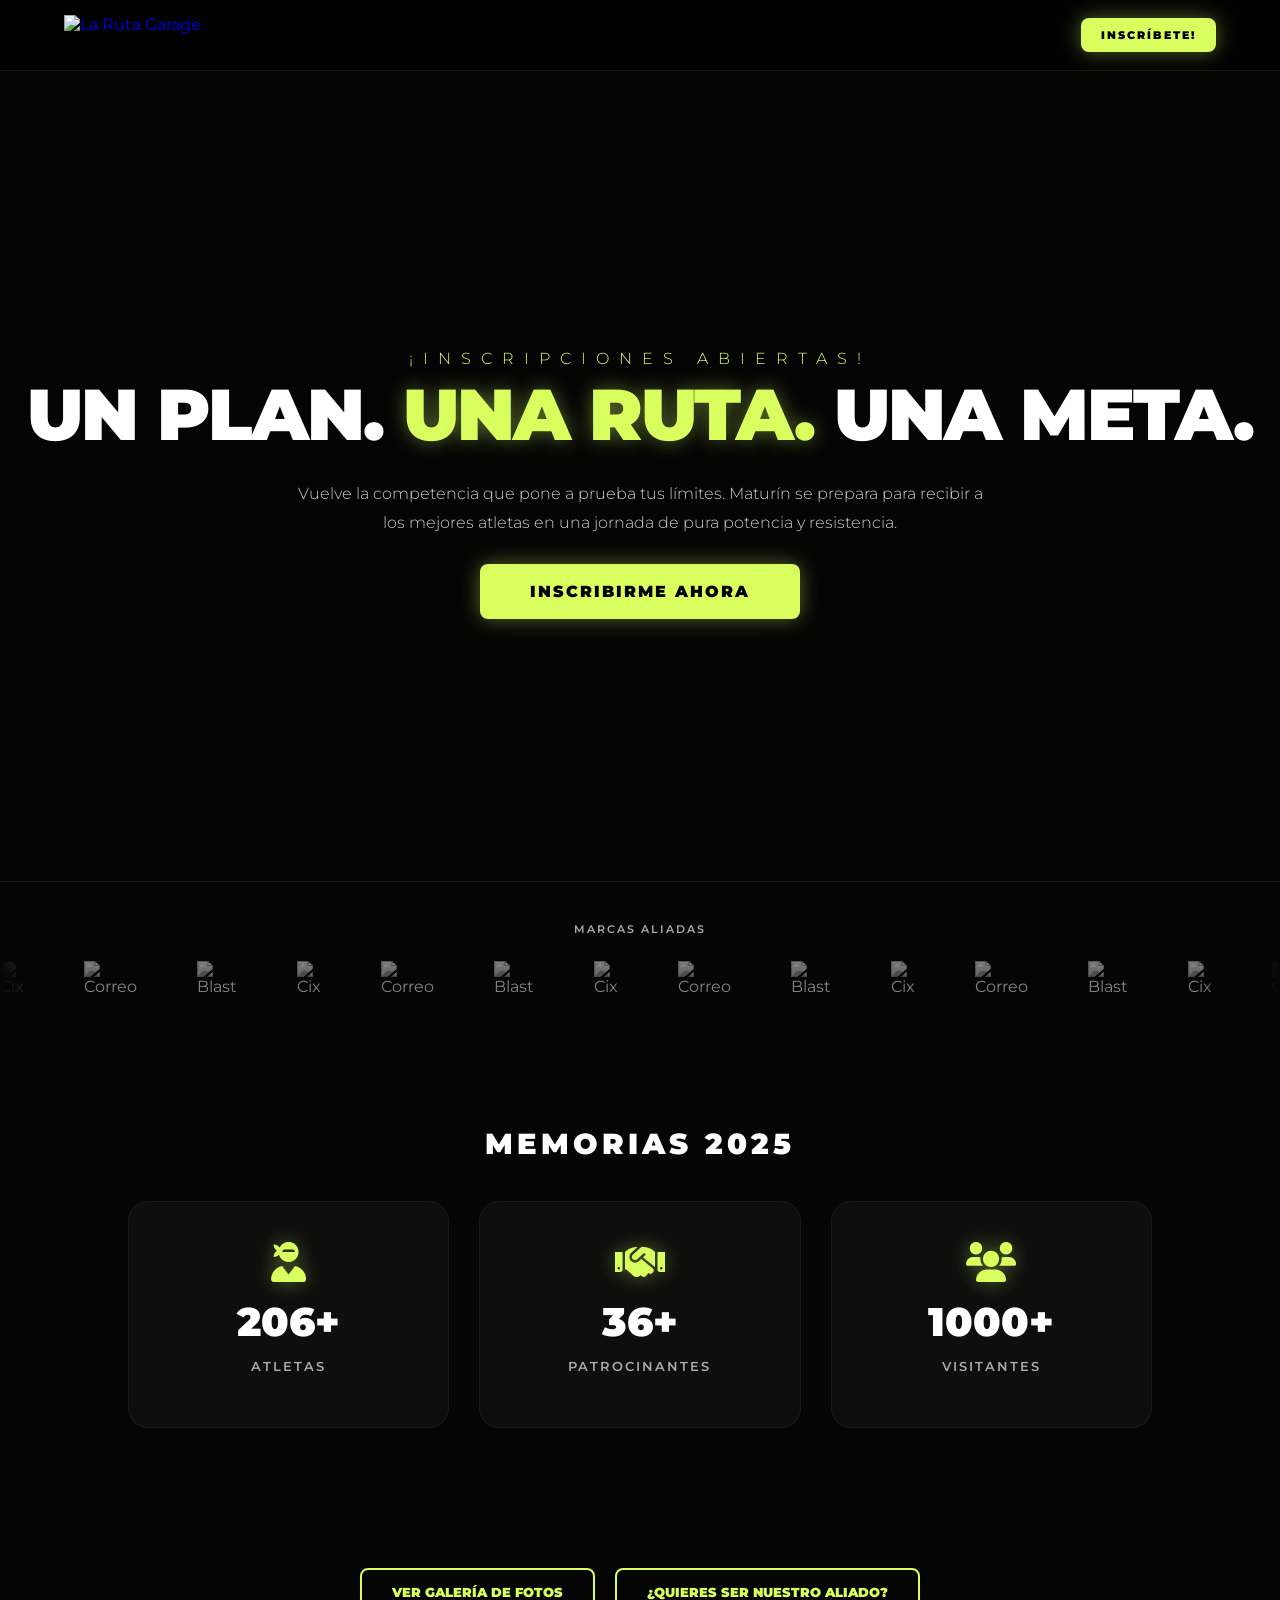
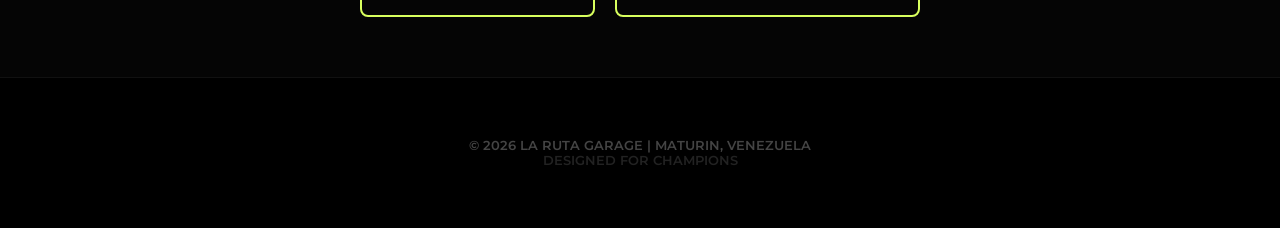
==== index.html @ cefe5dc2 "Update index.html" ====
<!DOCTYPE html>
<html lang="es">
<head>
    <meta charset="UTF-8">
    <meta name="viewport" content="width=device-width, initial-scale=1.0">
    <title>La Ruta Garage | Official Event</title>
    <link rel="icon" type="image/png" href="https://firebasestorage.googleapis.com/v0/b/d-clan-athletes.firebasestorage.app/o/La%20Ruta%20Garage%2FFavicon.png?alt=media&token=0e2d4383-2c9b-4005-9b46-943b40c0637d">
    <link href="https://fonts.googleapis.com/css2?family=Montserrat:wght@300;600;900&display=swap" rel="stylesheet">
    <link rel="stylesheet" href="https://cdnjs.cloudflare.com/ajax/libs/font-awesome/6.0.0/css/all.min.css">
    
    <style>
        :root {
            --neon: #d8ff5e; 
            --neon-glow: rgba(216, 255, 94, 0.4);
            --bg: #050505;
            --surface: rgba(20, 20, 20, 0.6);
        }

        body {
            margin: 0;
            background-color: var(--bg);
            color: white;
            font-family: 'Montserrat', sans-serif;
            overflow-x: hidden;
            scroll-behavior: smooth;
        }

        /* --- NAVBAR --- */
        nav {
            display: flex;
            justify-content: space-between;
            align-items: center;
            padding: 15px 5%;
            background: rgba(0, 0, 0, 0.7);
            border-bottom: 1px solid rgba(216, 255, 94, 0.1);
            position: sticky;
            top: 0;
            z-index: 1000;
            backdrop-filter: blur(15px);
            -webkit-backdrop-filter: blur(15px);
        }

        .logo-container { display: flex; align-items: center; text-decoration: none; }
        .nav-logo { height: 40px; width: auto; display: block; transition: transform 0.3s ease; }
        .nav-logo:hover { transform: scale(1.05); }

        /* --- HERO SECTION --- */
        .hero {
            height: 90vh;
            display: flex;
            flex-direction: column;
            justify-content: center;
            align-items: center;
            text-align: center;
            background: linear-gradient(0deg, var(--bg) 0%, rgba(0,0,0,0.3) 100%),
                        url('https://i.ibb.co/8L0bxwx3/bglarutawebsite.jpg') center/cover fixed;
            padding: 0 20px;
        }

        .hero h1 {
            font-weight: 900;
            font-size: clamp(2.2rem, 8vw, 4.5rem);
            margin: 10px 0;
            text-transform: uppercase;
            letter-spacing: -2px;
            line-height: 1;
        }

        .hero h1 span { 
            color: var(--neon); 
            text-shadow: 0 0 20px var(--neon-glow); 
        }

        /* --- COUNTDOWN STYLES (Conservados por seguridad, aunque ya no se usen) --- */
        .countdown-container {
            display: flex;
            gap: 15px;
            margin: 20px 0 30px;
        }

        .countdown-item {
            background: var(--surface);
            backdrop-filter: blur(10px);
            -webkit-backdrop-filter: blur(10px);
            border: 1px solid rgba(216, 255, 94, 0.2);
            padding: 15px;
            border-radius: 12px;
            min-width: 80px;
            transition: 0.3s;
        }

        .countdown-item span {
            display: block;
            font-size: 2.5rem;
            font-weight: 900;
            color: var(--neon);
            text-shadow: 0 0 10px var(--neon-glow);
        }

        .countdown-item label {
            font-size: 0.6rem;
            text-transform: uppercase;
            letter-spacing: 2px;
            font-weight: 600;
            color: #aaa;
        }

        /* --- BOTONES --- */
        .btn-neon {
            margin-top: 10px;
            padding: 18px 50px;
            background: var(--neon);
            color: black;
            font-weight: 900;
            text-decoration: none;
            text-transform: uppercase;
            letter-spacing: 2px;
            border-radius: 8px;
            box-shadow: 0 0 20px var(--neon-glow);
            transition: 0.4s;
            display: inline-block;
            font-family: 'Montserrat', sans-serif;
        }

        .btn-disabled {
            background: #222 !important;
            color: #555 !important;
            box-shadow: none !important;
            cursor: not-allowed;
            pointer-events: none;
        }

        .btn-neon:not(.btn-disabled):hover {
            transform: translateY(-3px);
            box-shadow: 0 10px 30px var(--neon-glow);
            background: white;
        }

        /* --- CARRUSEL MARCAS ALIADAS --- */
        .sponsors-wrapper {
            background: #050505;
            padding: 40px 0;
            border-top: 1px solid rgba(216, 255, 94, 0.1);
            position: relative;
        }

        .sponsors-title {
            text-align: center;
            font-size: 0.7rem;
            color: #aaa;
            letter-spacing: 2px;
            text-transform: uppercase;
            margin-top: 0;
            margin-bottom: 25px;
            font-weight: 600;
        }

        .sponsors-carousel {
            display: flex;
            overflow: hidden;
            position: relative;
            width: 100%;
        }

        /* Difuminado a los lados */
        .sponsors-carousel::before,
        .sponsors-carousel::after {
            content: "";
            position: absolute;
            top: 0;
            width: 80px;
            height: 100%;
            z-index: 2;
            pointer-events: none;
        }

        .sponsors-carousel::before {
            left: 0;
            background: linear-gradient(to right, #050505 0%, transparent 100%);
        }

        .sponsors-carousel::after {
            right: 0;
            background: linear-gradient(to left, #050505 0%, transparent 100%);
        }

        .sponsors-track {
            display: flex;
            align-items: center;
            gap: 60px;
            padding-right: 60px; /* Crucial para el loop infinito perfecto */
            animation: scroll-sponsors 20s linear infinite;
        }

        .sponsors-track img {
            height: 45px;
            max-width: 180px;
            object-fit: contain;
            filter: grayscale(100%);
            opacity: 0.5;
            transition: 0.3s;
        }

        .sponsors-track img:hover {
            filter: grayscale(0%);
            opacity: 1;
        }

        @keyframes scroll-sponsors {
            0% { transform: translateX(0); }
            100% { transform: translateX(-100%); }
        }

        /* --- ESTADÍSTICAS --- */
        .section-title {
            text-align: center;
            font-weight: 900;
            font-size: 1.8rem;
            margin: 80px 0 40px;
            color: #fff;
            letter-spacing: 4px;
            text-transform: uppercase;
        }

        .stats-container {
            display: grid;
            grid-template-columns: repeat(auto-fit, minmax(200px, 1fr));
            gap: 30px;
            padding: 0 10% 80px;
        }

        .hex-stat {
            background: var(--surface);
            backdrop-filter: blur(10px);
            padding: 40px 20px;
            text-align: center;
            border-radius: 20px;
            border: 1px solid rgba(255, 255, 255, 0.05);
            transition: 0.4s;
        }

        .hex-stat:hover { 
            border-color: var(--neon); 
            transform: translateY(-10px);
            background: rgba(216, 255, 94, 0.05);
        }

        .hex-stat i { 
            color: var(--neon); 
            font-size: 2.5rem; 
            margin-bottom: 15px; 
            display: block; 
            filter: drop-shadow(0 0 10px var(--neon-glow));
        }

        .hex-stat h2 { font-weight: 900; font-size: 2.5rem; margin: 5px 0; }
        .hex-stat p { color: #aaa; font-size: 0.8rem; text-transform: uppercase; letter-spacing: 2px; font-weight: 600; }

        .btn-outline {
            padding: 15px 30px;
            border: 2px solid var(--neon);
            color: var(--neon);
            text-decoration: none;
            font-weight: 900;
            font-size: 0.8rem;
            border-radius: 8px;
            transition: 0.3s;
            text-transform: uppercase;
        }

        .btn-outline:hover { background: var(--neon); color: black; box-shadow: 0 0 20px var(--neon-glow); }

        footer {
            padding: 60px 10%;
            background: #000;
            text-align: center;
            border-top: 1px solid #111;
            color: #444;
            font-size: 0.8rem;
            font-weight: 600;
        }

        @media (max-width: 600px) {
            .hero h1 { font-size: 2.3rem; }
            .countdown-item { min-width: 65px; padding: 10px; }
            .countdown-item span { font-size: 1.8rem; }
        }
    </style>
</head>
<body>

    <nav>
        <a href="#" class="logo-container">
            <img src="https://firebasestorage.googleapis.com/v0/b/d-clan-athletes.firebasestorage.app/o/La%20Ruta%20Garage%2FLogo%20Icono%20Verde.png?alt=media&token=07ce2638-9667-4bad-8de1-c38abc5112f8" alt="La Ruta Garage" class="nav-logo">
        </a>
        <a href="https://www.larutagarage.com/inscripcion" class="btn-neon" id="nav-btn-reg" style="padding: 10px 20px; font-size: 0.7rem; margin-top: 0;">INSCRÍBETE!</a>
    </nav>

    <section class="hero">
        <p id="hero-tag" style="letter-spacing: 10px; font-weight: 300; color: var(--neon); text-transform: uppercase; margin-bottom: 0;">¡INSCRIPCIONES ABIERTAS!</p>
        
        <h1>UN PLAN. <span>UNA RUTA.</span> UNA META.</h1>
        <p style="max-width: 700px; color: #ccc; margin-top: 20px; line-height: 1.8; font-weight: 300;">
            Vuelve la competencia que pone a prueba tus límites. Maturín se prepara para recibir a los mejores atletas en una jornada de pura potencia y resistencia.
        </p>
        <a href="https://www.larutagarage.com/inscripcion" class="btn-neon" id="hero-btn-reg">INSCRIBIRME AHORA</a>
    </section>

    <div class="sponsors-wrapper">
        <h3 class="sponsors-title">Marcas Aliadas</h3>
        <div class="sponsors-carousel">
            <div class="sponsors-track">
                <img src="https://i.ibb.co/7xcymgPx/Cix-copia.png" alt="Cix">
                <img src="https://i.ibb.co/ZzgFKKdn/Encabezado-Correo.png" alt="Correo">
                <img src="https://i.ibb.co/v6WfVq2Z/Blast-Logo-copia-Peque-o.png" alt="Blast">
                <img src="https://i.ibb.co/7xcymgPx/Cix-copia.png" alt="Cix">
                <img src="https://i.ibb.co/ZzgFKKdn/Encabezado-Correo.png" alt="Correo">
                <img src="https://i.ibb.co/v6WfVq2Z/Blast-Logo-copia-Peque-o.png" alt="Blast">
                <img src="https://i.ibb.co/7xcymgPx/Cix-copia.png" alt="Cix">
                <img src="https://i.ibb.co/ZzgFKKdn/Encabezado-Correo.png" alt="Correo">
                <img src="https://i.ibb.co/v6WfVq2Z/Blast-Logo-copia-Peque-o.png" alt="Blast">
            </div>
            <div class="sponsors-track">
                <img src="https://i.ibb.co/7xcymgPx/Cix-copia.png" alt="Cix">
                <img src="https://i.ibb.co/ZzgFKKdn/Encabezado-Correo.png" alt="Correo">
                <img src="https://i.ibb.co/v6WfVq2Z/Blast-Logo-copia-Peque-o.png" alt="Blast">
                <img src="https://i.ibb.co/7xcymgPx/Cix-copia.png" alt="Cix">
                <img src="https://i.ibb.co/ZzgFKKdn/Encabezado-Correo.png" alt="Correo">
                <img src="https://i.ibb.co/v6WfVq2Z/Blast-Logo-copia-Peque-o.png" alt="Blast">
                <img src="https://i.ibb.co/7xcymgPx/Cix-copia.png" alt="Cix">
                <img src="https://i.ibb.co/ZzgFKKdn/Encabezado-Correo.png" alt="Correo">
                <img src="https://i.ibb.co/v6WfVq2Z/Blast-Logo-copia-Peque-o.png" alt="Blast">
            </div>
        </div>
    </div>

    <h2 class="section-title">MEMORIAS 2025</h2>
    <section class="stats-container">
        <div class="hex-stat">
            <i class="fas fa-user-ninja"></i>
            <h2>206+</h2>
            <p>Atletas</p>
        </div>
        <div class="hex-stat">
            <i class="fas fa-handshake"></i>
            <h2>36+</h2>
            <p>Patrocinantes</p>
        </div>
        <div class="hex-stat">
            <i class="fas fa-users"></i>
            <h2>1000+</h2>
            <p>Visitantes</p>
        </div>
    </section>

    <div class="actions" style="display: flex; justify-content: center; gap: 20px; padding: 60px 10%; flex-wrap: wrap;">
        <a href="https://drive.google.com/drive/u/0/folders/1jvNeuXgAO6jxJWh3sJoujsYOiHGAZHnr" target="_blank" class="btn-outline">VER GALERÍA DE FOTOS</a>
        <a href="https://wa.link/5j0kc7" target="_blank" class="btn-outline">¿QUIERES SER NUESTRO ALIADO?</a>
    </div>

    <footer>
        &copy; 2026 LA RUTA GARAGE | MATURIN, VENEZUELA <br>
        <span style="color: #222;">DESIGNED FOR CHAMPIONS</span>
    </footer>

    </body>
</html>
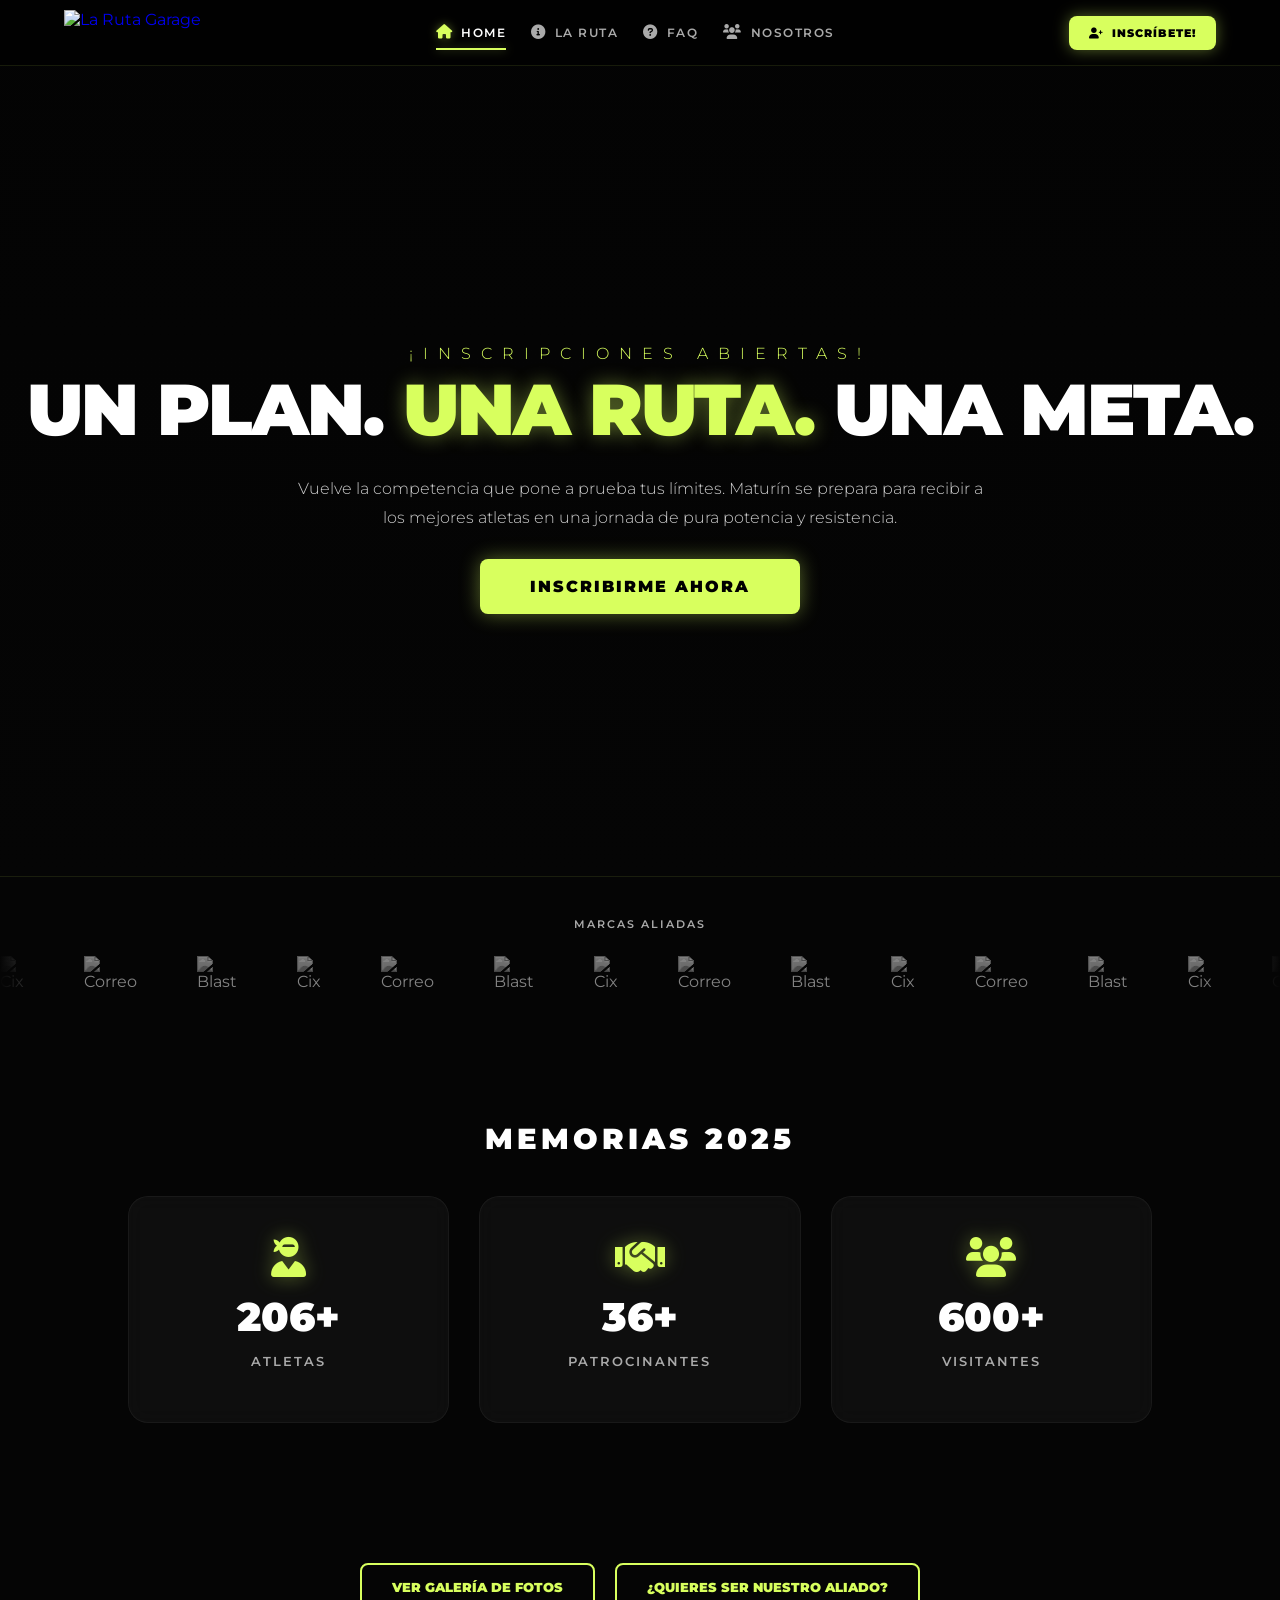
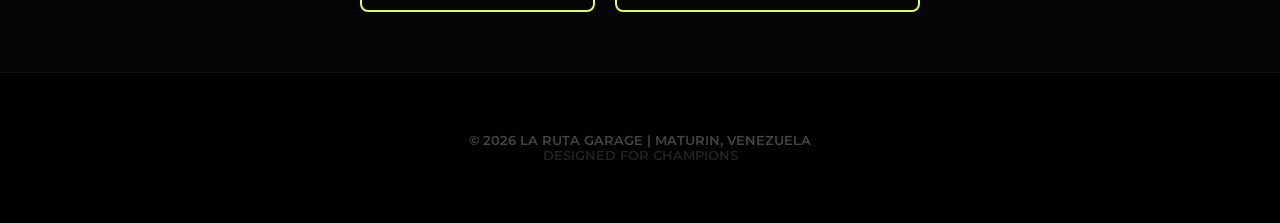
==== commit e27ae6cb: "Update index.html" ====
--- a/index.html
+++ b/index.html
@@ -14,6 +14,7 @@
             --neon-glow: rgba(216, 255, 94, 0.4);
             --bg: #050505;
             --surface: rgba(20, 20, 20, 0.6);
+            --glass: rgba(0, 0, 0, 0.7);
         }
 
         body {
@@ -25,13 +26,13 @@
             scroll-behavior: smooth;
         }
 
-        /* --- NAVBAR --- */
+        /* --- NAVBAR EVOLUCIONADO --- */
         nav {
             display: flex;
             justify-content: space-between;
             align-items: center;
-            padding: 15px 5%;
-            background: rgba(0, 0, 0, 0.7);
+            padding: 10px 5%;
+            background: var(--glass);
             border-bottom: 1px solid rgba(216, 255, 94, 0.1);
             position: sticky;
             top: 0;
@@ -41,8 +42,64 @@
         }
 
         .logo-container { display: flex; align-items: center; text-decoration: none; }
-        .nav-logo { height: 40px; width: auto; display: block; transition: transform 0.3s ease; }
-        .nav-logo:hover { transform: scale(1.05); }
+        .nav-logo { height: 45px; width: auto; display: block; transition: 0.3s; }
+        .nav-logo:hover { transform: scale(1.05) rotate(-3deg); }
+
+        .nav-links {
+            display: flex;
+            gap: 25px;
+            align-items: center;
+            margin: 0;
+            padding: 0;
+            list-style: none;
+        }
+
+        .nav-links a {
+            text-decoration: none;
+            color: #aaa;
+            font-size: 0.75rem;
+            font-weight: 600;
+            text-transform: uppercase;
+            letter-spacing: 1.5px;
+            transition: 0.3s;
+            display: flex;
+            align-items: center;
+            gap: 8px;
+            position: relative;
+            padding: 10px 0;
+        }
+
+        .nav-links a i { font-size: 0.9rem; transition: 0.3s; }
+
+        .nav-links a:hover, .nav-links a.active { color: white; }
+        .nav-links a:hover i, .nav-links a.active i { color: var(--neon); text-shadow: 0 0 10px var(--neon-glow); }
+        
+        .nav-links a::after {
+            content: '';
+            position: absolute;
+            width: 0; height: 2px;
+            bottom: 0; left: 0;
+            background-color: var(--neon);
+            box-shadow: 0 0 10px var(--neon-glow);
+            transition: width 0.3s;
+        }
+        .nav-links a:hover::after, .nav-links a.active::after { width: 100%; }
+
+        .btn-neon-nav {
+            padding: 10px 20px;
+            background: var(--neon);
+            color: black;
+            font-weight: 900;
+            text-decoration: none;
+            text-transform: uppercase;
+            letter-spacing: 1px;
+            border-radius: 8px;
+            box-shadow: 0 0 15px var(--neon-glow);
+            transition: 0.4s;
+            font-size: 0.7rem;
+            display: flex; align-items: center; gap: 8px;
+        }
+        .btn-neon-nav:hover { transform: translateY(-2px); box-shadow: 0 5px 20px var(--neon-glow); background: white; }
 
         /* --- HERO SECTION --- */
         .hero {
@@ -53,7 +110,7 @@
             align-items: center;
             text-align: center;
             background: linear-gradient(0deg, var(--bg) 0%, rgba(0,0,0,0.3) 100%),
-                        url('https://i.ibb.co/8L0bxwx3/bglarutawebsite.jpg') center/cover fixed;
+                        url('https://i.postimg.cc/qMHg3kpG/BGWEBSITERUTA.jpg') center/cover fixed;
             padding: 0 20px;
         }
 
@@ -71,41 +128,7 @@
             text-shadow: 0 0 20px var(--neon-glow); 
         }
 
-        /* --- COUNTDOWN STYLES (Conservados por seguridad, aunque ya no se usen) --- */
-        .countdown-container {
-            display: flex;
-            gap: 15px;
-            margin: 20px 0 30px;
-        }
-
-        .countdown-item {
-            background: var(--surface);
-            backdrop-filter: blur(10px);
-            -webkit-backdrop-filter: blur(10px);
-            border: 1px solid rgba(216, 255, 94, 0.2);
-            padding: 15px;
-            border-radius: 12px;
-            min-width: 80px;
-            transition: 0.3s;
-        }
-
-        .countdown-item span {
-            display: block;
-            font-size: 2.5rem;
-            font-weight: 900;
-            color: var(--neon);
-            text-shadow: 0 0 10px var(--neon-glow);
-        }
-
-        .countdown-item label {
-            font-size: 0.6rem;
-            text-transform: uppercase;
-            letter-spacing: 2px;
-            font-weight: 600;
-            color: #aaa;
-        }
-
-        /* --- BOTONES --- */
+        /* --- BOTONES HERO --- */
         .btn-neon {
             margin-top: 10px;
             padding: 18px 50px;
@@ -122,15 +145,7 @@
             font-family: 'Montserrat', sans-serif;
         }
 
-        .btn-disabled {
-            background: #222 !important;
-            color: #555 !important;
-            box-shadow: none !important;
-            cursor: not-allowed;
-            pointer-events: none;
-        }
-
-        .btn-neon:not(.btn-disabled):hover {
+        .btn-neon:hover {
             transform: translateY(-3px);
             box-shadow: 0 10px 30px var(--neon-glow);
             background: white;
@@ -162,7 +177,6 @@
             width: 100%;
         }
 
-        /* Difuminado a los lados */
         .sponsors-carousel::before,
         .sponsors-carousel::after {
             content: "";
@@ -188,7 +202,7 @@
             display: flex;
             align-items: center;
             gap: 60px;
-            padding-right: 60px; /* Crucial para el loop infinito perfecto */
+            padding-right: 60px;
             animation: scroll-sponsors 20s linear infinite;
         }
 
@@ -280,20 +294,33 @@
             font-weight: 600;
         }
 
-        @media (max-width: 600px) {
+        /* --- RESPONSIVE --- */
+        @media (max-width: 1000px) {
+            nav { padding: 10px 3%; }
+            .nav-links { gap: 15px; }
+            .nav-links a { font-size: 0.7rem; letter-spacing: 1px; }
+        }
+
+        @media (max-width: 800px) {
+            nav { flex-direction: column; gap: 10px; padding: 15px; }
+            .nav-links { flex-wrap: wrap; justify-content: center; gap: 10px 20px; }
             .hero h1 { font-size: 2.3rem; }
-            .countdown-item { min-width: 65px; padding: 10px; }
-            .countdown-item span { font-size: 1.8rem; }
         }
     </style>
 </head>
 <body>
 
     <nav>
-        <a href="#" class="logo-container">
+        <a href="index.html" class="logo-container">
             <img src="https://firebasestorage.googleapis.com/v0/b/d-clan-athletes.firebasestorage.app/o/La%20Ruta%20Garage%2FLogo%20Icono%20Verde.png?alt=media&token=07ce2638-9667-4bad-8de1-c38abc5112f8" alt="La Ruta Garage" class="nav-logo">
         </a>
-        <a href="https://www.larutagarage.com/inscripcion" class="btn-neon" id="nav-btn-reg" style="padding: 10px 20px; font-size: 0.7rem; margin-top: 0;">INSCRÍBETE!</a>
+        <ul class="nav-links">
+            <li><a href="index.html" class="active"><i class="fas fa-home"></i>Home</a></li>
+            <li><a href="la-ruta.html"><i class="fas fa-info-circle"></i>La Ruta</a></li>
+            <li><a href="faq.html"><i class="fas fa-question-circle"></i>FAQ</a></li>
+            <li><a href="la-ruta.html"><i class="fas fa-users"></i>Nosotros</a></li>
+        </ul>
+        <a href="https://www.larutagarage.com/inscripcion" class="btn-neon-nav"><i class="fas fa-user-plus"></i>Inscríbete!</a>
     </nav>
 
     <section class="hero">
@@ -348,7 +375,7 @@
         </div>
         <div class="hex-stat">
             <i class="fas fa-users"></i>
-            <h2>1000+</h2>
+            <h2>600+</h2>
             <p>Visitantes</p>
         </div>
     </section>
@@ -363,5 +390,5 @@
         <span style="color: #222;">DESIGNED FOR CHAMPIONS</span>
     </footer>
 
-    </body>
+</body>
 </html>
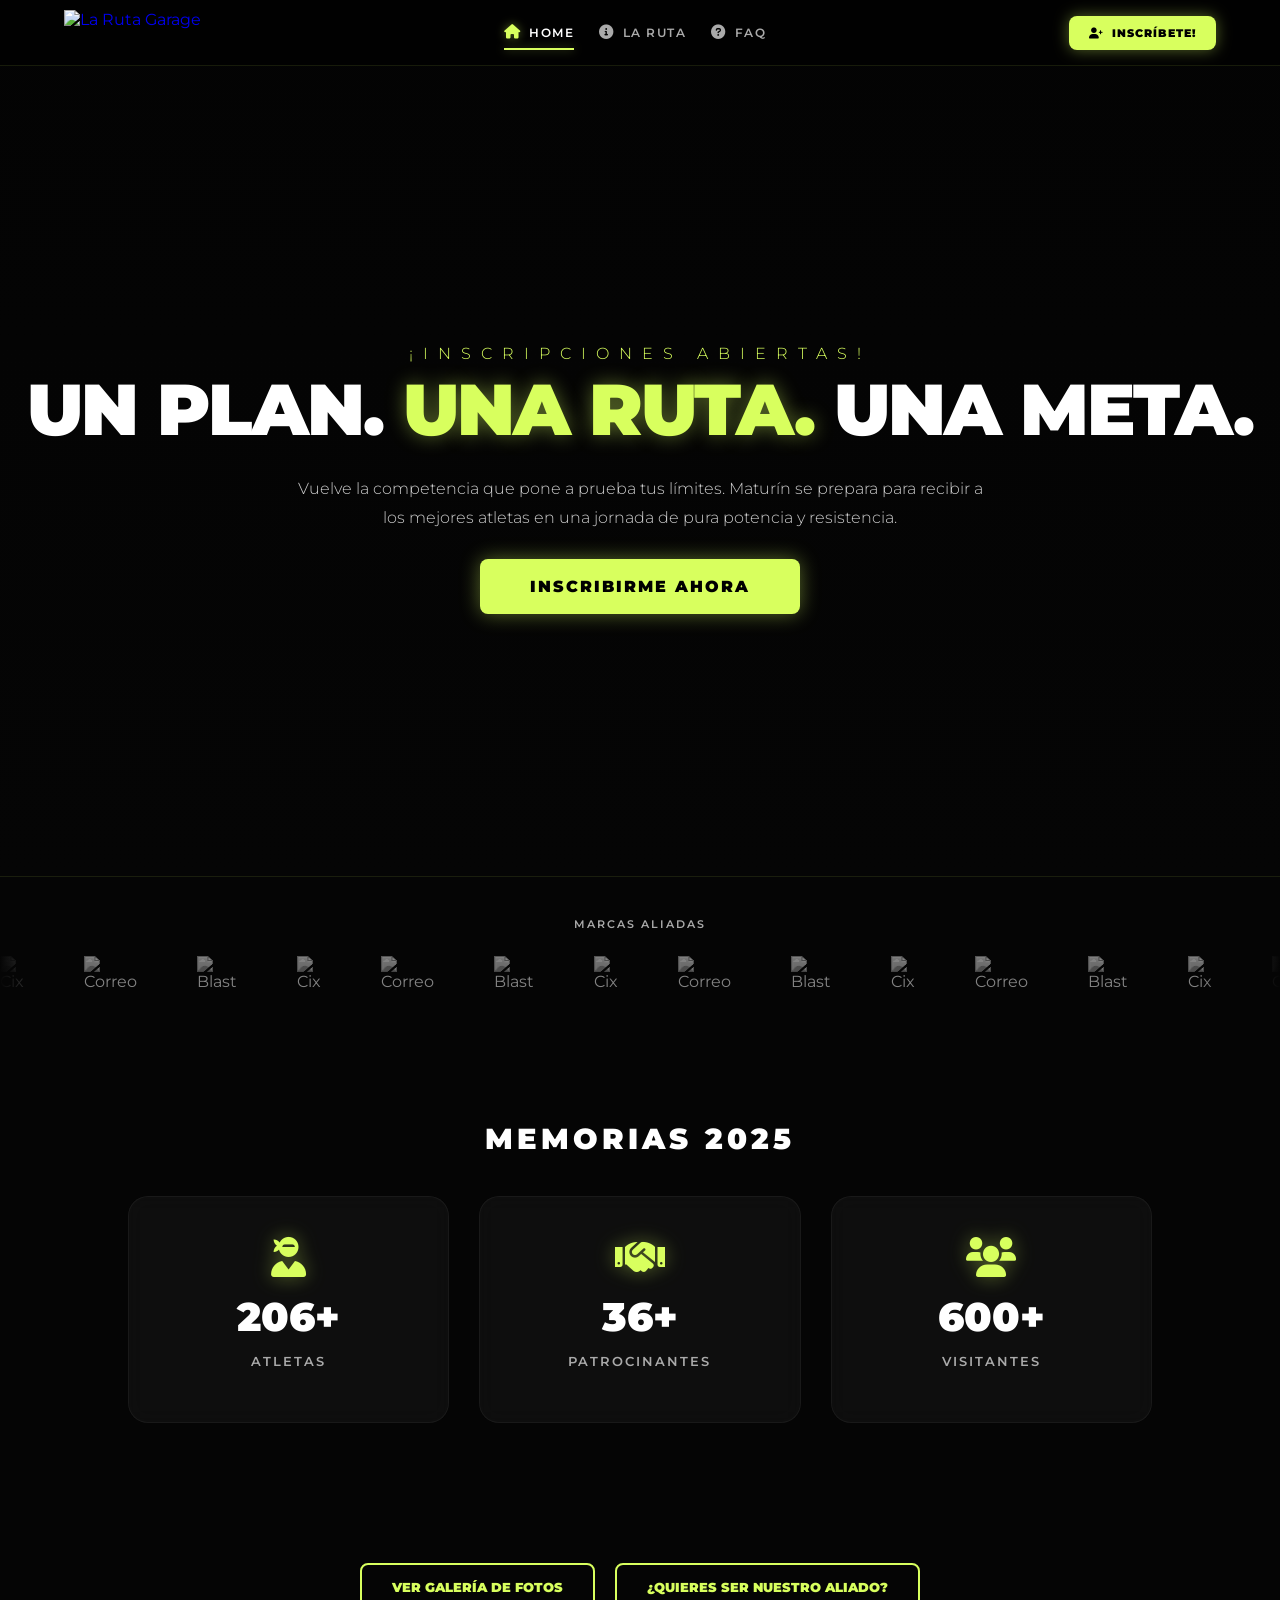
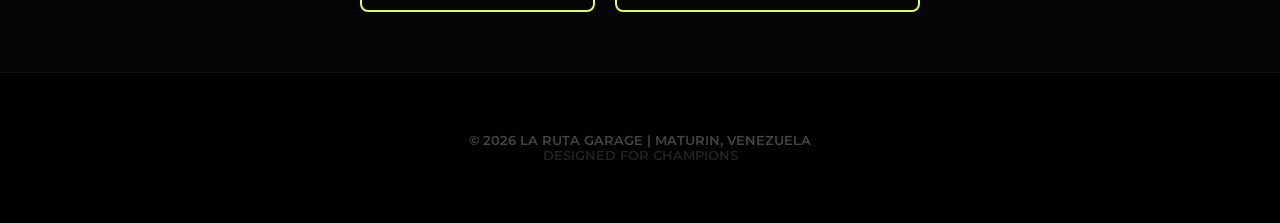
==== commit 489750c4: "Update index.html" ====
--- a/index.html
+++ b/index.html
@@ -318,7 +318,6 @@
             <li><a href="index.html" class="active"><i class="fas fa-home"></i>Home</a></li>
             <li><a href="la-ruta.html"><i class="fas fa-info-circle"></i>La Ruta</a></li>
             <li><a href="faq.html"><i class="fas fa-question-circle"></i>FAQ</a></li>
-            <li><a href="la-ruta.html"><i class="fas fa-users"></i>Nosotros</a></li>
         </ul>
         <a href="https://www.larutagarage.com/inscripcion" class="btn-neon-nav"><i class="fas fa-user-plus"></i>Inscríbete!</a>
     </nav>
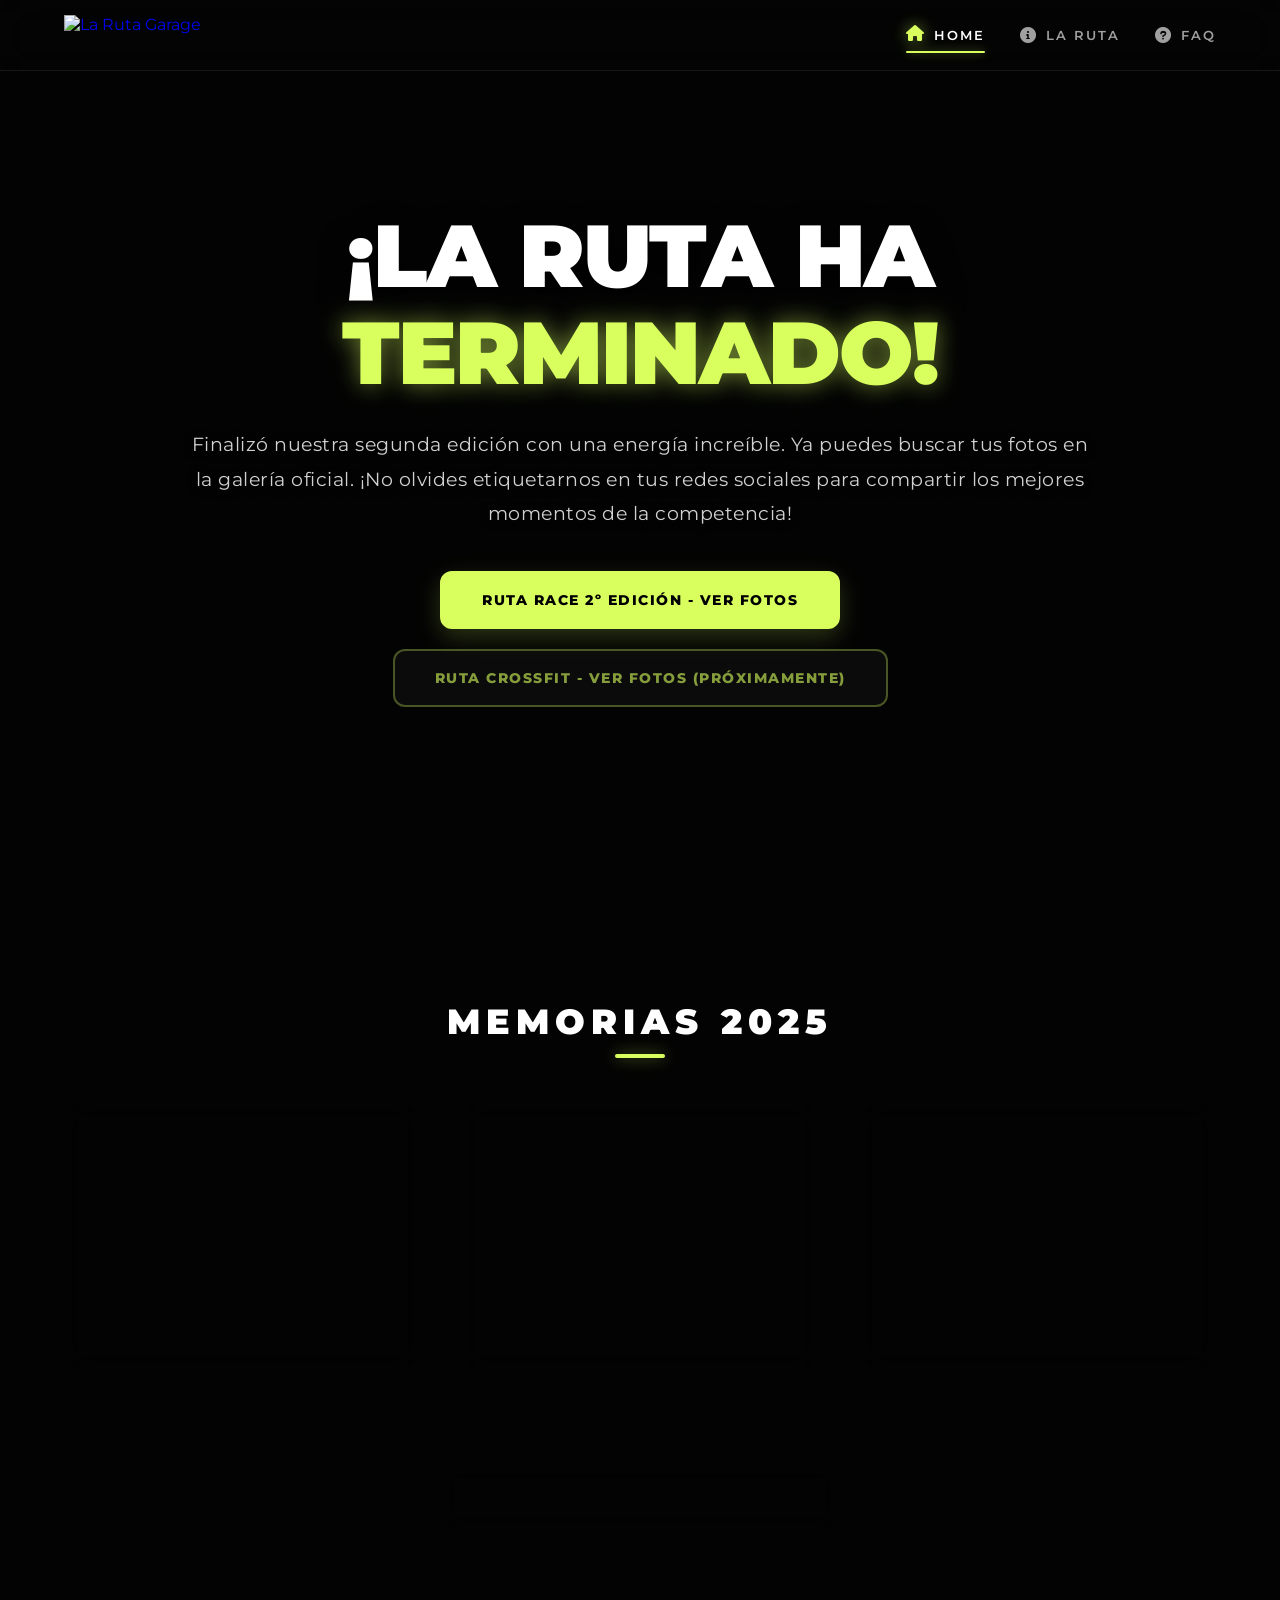
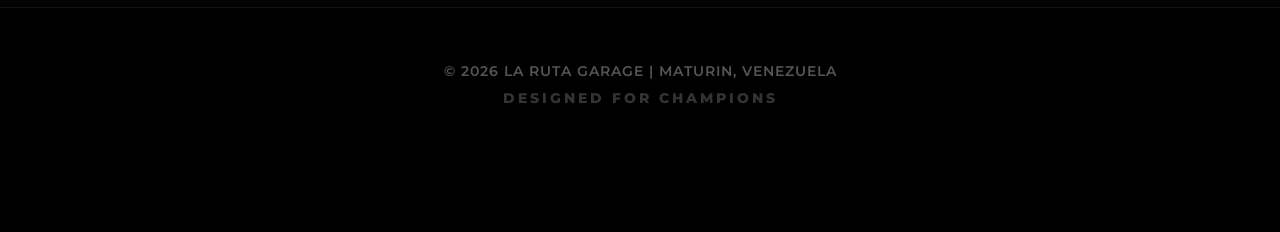
==== commit 6b649855: "Update index.html" ====
--- a/index.html
+++ b/index.html
@@ -5,306 +5,402 @@
     <meta name="viewport" content="width=device-width, initial-scale=1.0">
     <title>La Ruta Garage | Official Event</title>
     <link rel="icon" type="image/png" href="https://firebasestorage.googleapis.com/v0/b/d-clan-athletes.firebasestorage.app/o/La%20Ruta%20Garage%2FFavicon.png?alt=media&token=0e2d4383-2c9b-4005-9b46-943b40c0637d">
-    <link href="https://fonts.googleapis.com/css2?family=Montserrat:wght@300;600;900&display=swap" rel="stylesheet">
+    <link href="https://fonts.googleapis.com/css2?family=Montserrat:wght@300;400;600;800;900&display=swap" rel="stylesheet">
     <link rel="stylesheet" href="https://cdnjs.cloudflare.com/ajax/libs/font-awesome/6.0.0/css/all.min.css">
     
     <style>
         :root {
             --neon: #d8ff5e; 
-            --neon-glow: rgba(216, 255, 94, 0.4);
-            --bg: #050505;
-            --surface: rgba(20, 20, 20, 0.6);
-            --glass: rgba(0, 0, 0, 0.7);
+            --neon-glow: rgba(216, 255, 94, 0.5);
+            --bg: #030303;
+            --surface-gradient: linear-gradient(145deg, rgba(25, 25, 25, 0.8) 0%, rgba(10, 10, 10, 0.9) 100%);
+            --glass: rgba(5, 5, 5, 0.6);
+            --glass-border: rgba(255, 255, 255, 0.08);
+        }
+
+        * {
+            box-sizing: border-box;
+            margin: 0;
+            padding: 0;
         }
 
         body {
-            margin: 0;
             background-color: var(--bg);
-            color: white;
+            color: #ffffff;
             font-family: 'Montserrat', sans-serif;
             overflow-x: hidden;
             scroll-behavior: smooth;
-        }
-
-        /* --- NAVBAR EVOLUCIONADO --- */
+            -webkit-font-smoothing: antialiased;
+        }
+
+        /* --- CUSTOM SCROLLBAR --- */
+        ::-webkit-scrollbar { width: 8px; }
+        ::-webkit-scrollbar-track { background: var(--bg); }
+        ::-webkit-scrollbar-thumb { background: #333; border-radius: 10px; }
+        ::-webkit-scrollbar-thumb:hover { background: var(--neon); }
+
+        /* --- ANIMATIONS --- */
+        @keyframes fadeInUp {
+            0% { opacity: 0; transform: translateY(30px); }
+            100% { opacity: 1; transform: translateY(0); }
+        }
+
+        @keyframes pulseGlow {
+            0% { box-shadow: 0 0 15px var(--neon-glow); }
+            50% { box-shadow: 0 0 30px var(--neon-glow), 0 0 10px var(--neon); }
+            100% { box-shadow: 0 0 15px var(--neon-glow); }
+        }
+
+        /* --- NAVBAR --- */
         nav {
             display: flex;
             justify-content: space-between;
             align-items: center;
-            padding: 10px 5%;
+            padding: 15px 5%;
             background: var(--glass);
-            border-bottom: 1px solid rgba(216, 255, 94, 0.1);
-            position: sticky;
+            border-bottom: 1px solid var(--glass-border);
+            position: fixed;
+            width: 100%;
             top: 0;
             z-index: 1000;
-            backdrop-filter: blur(15px);
-            -webkit-backdrop-filter: blur(15px);
+            backdrop-filter: blur(20px);
+            -webkit-backdrop-filter: blur(20px);
+            transition: all 0.3s ease;
         }
 
         .logo-container { display: flex; align-items: center; text-decoration: none; }
-        .nav-logo { height: 45px; width: auto; display: block; transition: 0.3s; }
-        .nav-logo:hover { transform: scale(1.05) rotate(-3deg); }
+        .nav-logo { height: 40px; width: auto; transition: transform 0.4s cubic-bezier(0.175, 0.885, 0.32, 1.275); }
+        .nav-logo:hover { transform: scale(1.1) rotate(-3deg); }
 
         .nav-links {
             display: flex;
-            gap: 25px;
+            gap: 35px;
             align-items: center;
-            margin: 0;
-            padding: 0;
             list-style: none;
         }
 
         .nav-links a {
             text-decoration: none;
-            color: #aaa;
-            font-size: 0.75rem;
+            color: #a0a0a0;
+            font-size: 0.8rem;
             font-weight: 600;
             text-transform: uppercase;
-            letter-spacing: 1.5px;
+            letter-spacing: 2px;
             transition: 0.3s;
             display: flex;
             align-items: center;
             gap: 8px;
             position: relative;
-            padding: 10px 0;
-        }
-
-        .nav-links a i { font-size: 0.9rem; transition: 0.3s; }
+            padding: 5px 0;
+        }
+
+        .nav-links a i { font-size: 1rem; transition: 0.3s; }
 
         .nav-links a:hover, .nav-links a.active { color: white; }
-        .nav-links a:hover i, .nav-links a.active i { color: var(--neon); text-shadow: 0 0 10px var(--neon-glow); }
+        .nav-links a:hover i, .nav-links a.active i { color: var(--neon); text-shadow: 0 0 15px var(--neon-glow); transform: translateY(-2px); }
         
         .nav-links a::after {
             content: '';
             position: absolute;
             width: 0; height: 2px;
-            bottom: 0; left: 0;
+            bottom: -5px; left: 0;
             background-color: var(--neon);
             box-shadow: 0 0 10px var(--neon-glow);
-            transition: width 0.3s;
+            transition: width 0.4s cubic-bezier(0.19, 1, 0.22, 1);
+            border-radius: 2px;
         }
         .nav-links a:hover::after, .nav-links a.active::after { width: 100%; }
-
-        .btn-neon-nav {
-            padding: 10px 20px;
-            background: var(--neon);
-            color: black;
-            font-weight: 900;
-            text-decoration: none;
-            text-transform: uppercase;
-            letter-spacing: 1px;
-            border-radius: 8px;
-            box-shadow: 0 0 15px var(--neon-glow);
-            transition: 0.4s;
-            font-size: 0.7rem;
-            display: flex; align-items: center; gap: 8px;
-        }
-        .btn-neon-nav:hover { transform: translateY(-2px); box-shadow: 0 5px 20px var(--neon-glow); background: white; }
 
         /* --- HERO SECTION --- */
         .hero {
-            height: 90vh;
+            height: 100vh;
             display: flex;
             flex-direction: column;
             justify-content: center;
             align-items: center;
             text-align: center;
-            background: linear-gradient(0deg, var(--bg) 0%, rgba(0,0,0,0.3) 100%),
-                        url('https://i.postimg.cc/qMHg3kpG/BGWEBSITERUTA.jpg') center/cover fixed;
+            background: linear-gradient(180deg, rgba(3, 3, 3, 0.4) 0%, rgba(3, 3, 3, 0.95) 100%),
+                        url('https://firebasestorage.googleapis.com/v0/b/d-clan-athletes.firebasestorage.app/o/DSC04333.jpg?alt=media&token=fc4a6586-982d-498c-9a36-56c960e7758f') center/cover no-repeat fixed;
             padding: 0 20px;
+            position: relative;
+        }
+
+        .hero-content {
+            animation: fadeInUp 1s ease-out forwards;
+            max-width: 900px;
+            z-index: 2;
         }
 
         .hero h1 {
             font-weight: 900;
-            font-size: clamp(2.2rem, 8vw, 4.5rem);
-            margin: 10px 0;
+            font-size: clamp(2.5rem, 8vw, 5.5rem);
+            margin: 15px 0;
             text-transform: uppercase;
             letter-spacing: -2px;
-            line-height: 1;
+            line-height: 1.1;
+            text-shadow: 0px 10px 30px rgba(0,0,0,0.8);
         }
 
         .hero h1 span { 
             color: var(--neon); 
-            text-shadow: 0 0 20px var(--neon-glow); 
+            text-shadow: 0 0 25px var(--neon-glow); 
+            display: inline-block;
+        }
+
+        .hero p {
+            color: #d1d1d1;
+            font-size: clamp(1rem, 2vw, 1.2rem);
+            margin: 25px auto;
+            line-height: 1.8;
+            font-weight: 400;
+            letter-spacing: 0.5px;
+            text-shadow: 0 2px 10px rgba(0,0,0,0.8);
         }
 
         /* --- BOTONES HERO --- */
+        .hero-buttons {
+            display: flex;
+            gap: 20px;
+            flex-wrap: wrap;
+            justify-content: center;
+            margin-top: 40px;
+        }
+
         .btn-neon {
-            margin-top: 10px;
-            padding: 18px 50px;
+            padding: 18px 40px;
             background: var(--neon);
-            color: black;
-            font-weight: 900;
+            color: #000;
+            font-weight: 800;
             text-decoration: none;
             text-transform: uppercase;
-            letter-spacing: 2px;
-            border-radius: 8px;
-            box-shadow: 0 0 20px var(--neon-glow);
-            transition: 0.4s;
-            display: inline-block;
-            font-family: 'Montserrat', sans-serif;
-        }
-
-        .btn-neon:hover {
-            transform: translateY(-3px);
-            box-shadow: 0 10px 30px var(--neon-glow);
-            background: white;
-        }
-
-        /* --- CARRUSEL MARCAS ALIADAS --- */
-        .sponsors-wrapper {
-            background: #050505;
-            padding: 40px 0;
-            border-top: 1px solid rgba(216, 255, 94, 0.1);
-            position: relative;
-        }
-
-        .sponsors-title {
-            text-align: center;
-            font-size: 0.7rem;
-            color: #aaa;
-            letter-spacing: 2px;
-            text-transform: uppercase;
-            margin-top: 0;
-            margin-bottom: 25px;
-            font-weight: 600;
-        }
-
-        .sponsors-carousel {
-            display: flex;
+            letter-spacing: 1.5px;
+            border-radius: 12px;
+            box-shadow: 0 8px 25px rgba(216, 255, 94, 0.2);
+            transition: all 0.4s cubic-bezier(0.175, 0.885, 0.32, 1.275);
+            font-size: 0.9rem;
+            position: relative;
             overflow: hidden;
-            position: relative;
-            width: 100%;
-        }
-
-        .sponsors-carousel::before,
-        .sponsors-carousel::after {
-            content: "";
+            border: 2px solid var(--neon);
+        }
+
+        .btn-neon::before {
+            content: '';
             position: absolute;
-            top: 0;
-            width: 80px;
-            height: 100%;
-            z-index: 2;
+            top: 0; left: -100%;
+            width: 100%; height: 100%;
+            background: linear-gradient(90deg, transparent, rgba(255,255,255,0.4), transparent);
+            transition: 0.5s;
+        }
+
+        .btn-neon:hover:not(.disabled) {
+            transform: translateY(-5px) scale(1.02);
+            background: #fff;
+            border-color: #fff;
+            box-shadow: 0 15px 35px var(--neon-glow);
+        }
+
+        .btn-neon:hover:not(.disabled)::before { left: 100%; }
+
+        .btn-neon.disabled {
+            background: rgba(20, 20, 20, 0.5);
+            border: 2px solid rgba(216, 255, 94, 0.3);
+            color: rgba(216, 255, 94, 0.6);
+            backdrop-filter: blur(10px);
+            box-shadow: none;
+            cursor: not-allowed;
             pointer-events: none;
         }
 
-        .sponsors-carousel::before {
-            left: 0;
-            background: linear-gradient(to right, #050505 0%, transparent 100%);
-        }
-
-        .sponsors-carousel::after {
-            right: 0;
-            background: linear-gradient(to left, #050505 0%, transparent 100%);
-        }
-
-        .sponsors-track {
-            display: flex;
-            align-items: center;
-            gap: 60px;
-            padding-right: 60px;
-            animation: scroll-sponsors 20s linear infinite;
-        }
-
-        .sponsors-track img {
-            height: 45px;
-            max-width: 180px;
-            object-fit: contain;
-            filter: grayscale(100%);
-            opacity: 0.5;
-            transition: 0.3s;
-        }
-
-        .sponsors-track img:hover {
-            filter: grayscale(0%);
-            opacity: 1;
-        }
-
-        @keyframes scroll-sponsors {
-            0% { transform: translateX(0); }
-            100% { transform: translateX(-100%); }
-        }
-
         /* --- ESTADÍSTICAS --- */
+        .stats-section {
+            padding: 100px 5%;
+            position: relative;
+        }
+
         .section-title {
             text-align: center;
             font-weight: 900;
-            font-size: 1.8rem;
-            margin: 80px 0 40px;
+            font-size: 2.2rem;
+            margin-bottom: 60px;
             color: #fff;
-            letter-spacing: 4px;
+            letter-spacing: 6px;
             text-transform: uppercase;
+            position: relative;
+            display: inline-block;
+            left: 50%;
+            transform: translateX(-50%);
+        }
+
+        .section-title::after {
+            content: '';
+            position: absolute;
+            width: 50px;
+            height: 4px;
+            background: var(--neon);
+            bottom: -15px;
+            left: 50%;
+            transform: translateX(-50%);
+            border-radius: 2px;
+            box-shadow: 0 0 15px var(--neon-glow);
         }
 
         .stats-container {
             display: grid;
-            grid-template-columns: repeat(auto-fit, minmax(200px, 1fr));
-            gap: 30px;
-            padding: 0 10% 80px;
+            grid-template-columns: repeat(auto-fit, minmax(280px, 1fr));
+            gap: 40px;
+            max-width: 1200px;
+            margin: 0 auto;
         }
 
         .hex-stat {
-            background: var(--surface);
-            backdrop-filter: blur(10px);
-            padding: 40px 20px;
+            background: var(--surface-gradient);
+            backdrop-filter: blur(15px);
+            -webkit-backdrop-filter: blur(15px);
+            padding: 50px 30px;
             text-align: center;
-            border-radius: 20px;
-            border: 1px solid rgba(255, 255, 255, 0.05);
-            transition: 0.4s;
+            border-radius: 24px;
+            border: 1px solid var(--glass-border);
+            transition: all 0.4s ease;
+            box-shadow: 0 15px 35px rgba(0,0,0,0.5);
+            position: relative;
+            overflow: hidden;
+        }
+
+        .hex-stat::before {
+            content: '';
+            position: absolute;
+            top: 0; left: 0; width: 100%; height: 4px;
+            background: var(--neon);
+            transform: scaleX(0);
+            transition: transform 0.4s ease;
+            transform-origin: left;
         }
 
         .hex-stat:hover { 
-            border-color: var(--neon); 
-            transform: translateY(-10px);
-            background: rgba(216, 255, 94, 0.05);
-        }
+            transform: translateY(-12px);
+            border-color: rgba(216, 255, 94, 0.3);
+            box-shadow: 0 25px 50px rgba(0,0,0,0.8), 0 0 20px rgba(216, 255, 94, 0.05);
+        }
+
+        .hex-stat:hover::before { transform: scaleX(1); }
 
         .hex-stat i { 
             color: var(--neon); 
-            font-size: 2.5rem; 
-            margin-bottom: 15px; 
+            font-size: 3rem; 
+            margin-bottom: 20px; 
             display: block; 
-            filter: drop-shadow(0 0 10px var(--neon-glow));
-        }
-
-        .hex-stat h2 { font-weight: 900; font-size: 2.5rem; margin: 5px 0; }
-        .hex-stat p { color: #aaa; font-size: 0.8rem; text-transform: uppercase; letter-spacing: 2px; font-weight: 600; }
+            filter: drop-shadow(0 0 15px var(--neon-glow));
+            transition: 0.3s;
+        }
+
+        .hex-stat:hover i { transform: scale(1.1); }
+
+        .hex-stat h2 { 
+            font-weight: 900; 
+            font-size: 3.5rem; 
+            margin: 10px 0; 
+            background: linear-gradient(to right, #fff, #bbb);
+            -webkit-background-clip: text;
+            -webkit-text-fill-color: transparent;
+        }
+        
+        .hex-stat p { 
+            color: #888; 
+            font-size: 0.9rem; 
+            text-transform: uppercase; 
+            letter-spacing: 3px; 
+            font-weight: 600; 
+        }
+
+        /* --- ACCIONES FINALES --- */
+        .actions {
+            display: flex;
+            justify-content: center;
+            padding: 0 10% 80px;
+        }
 
         .btn-outline {
-            padding: 15px 30px;
-            border: 2px solid var(--neon);
-            color: var(--neon);
+            padding: 18px 40px;
+            background: transparent;
+            border: 2px solid var(--glass-border);
+            color: #fff;
             text-decoration: none;
-            font-weight: 900;
-            font-size: 0.8rem;
-            border-radius: 8px;
-            transition: 0.3s;
+            font-weight: 800;
+            font-size: 0.9rem;
+            border-radius: 12px;
+            transition: all 0.4s ease;
             text-transform: uppercase;
-        }
-
-        .btn-outline:hover { background: var(--neon); color: black; box-shadow: 0 0 20px var(--neon-glow); }
+            letter-spacing: 2px;
+            backdrop-filter: blur(10px);
+        }
+
+        .btn-outline:hover { 
+            border-color: var(--neon); 
+            color: var(--neon); 
+            box-shadow: 0 0 30px rgba(216, 255, 94, 0.15) inset; 
+            transform: translateY(-3px);
+        }
 
         footer {
-            padding: 60px 10%;
+            padding: 50px 10% 120px; /* Padding bottom extra por el nav móvil */
             background: #000;
             text-align: center;
             border-top: 1px solid #111;
-            color: #444;
-            font-size: 0.8rem;
+            color: #555;
+            font-size: 0.85rem;
             font-weight: 600;
-        }
+            letter-spacing: 1px;
+            line-height: 2;
+        }
+
+        footer span { color: #333; font-weight: 800; letter-spacing: 3px; }
 
         /* --- RESPONSIVE --- */
         @media (max-width: 1000px) {
-            nav { padding: 10px 3%; }
-            .nav-links { gap: 15px; }
-            .nav-links a { font-size: 0.7rem; letter-spacing: 1px; }
+            .nav-links { gap: 20px; }
+            .nav-links a { font-size: 0.75rem; letter-spacing: 1px; }
+            .hex-stat h2 { font-size: 2.8rem; }
         }
 
         @media (max-width: 800px) {
-            nav { flex-direction: column; gap: 10px; padding: 15px; }
-            .nav-links { flex-wrap: wrap; justify-content: center; gap: 10px 20px; }
-            .hero h1 { font-size: 2.3rem; }
+            /* Barra estilo píldora inferior */
+            nav { 
+                top: auto; 
+                bottom: 25px; 
+                left: 50%; 
+                transform: translateX(-50%);
+                width: 90%; 
+                max-width: 400px;
+                border-radius: 60px; 
+                flex-direction: row; 
+                justify-content: center; 
+                padding: 12px 25px; 
+                background: rgba(15, 15, 15, 0.85);
+                border: 1px solid rgba(216, 255, 94, 0.15);
+                box-shadow: 0 20px 50px rgba(0,0,0,0.9), 0 0 20px rgba(0,0,0,0.5);
+            }
+            .logo-container { display: none; }
+            .nav-links { width: 100%; justify-content: space-between; gap: 0; }
+            .nav-links a { 
+                flex-direction: column; 
+                gap: 6px; 
+                font-size: 0.65rem; 
+                letter-spacing: 1px;
+                padding: 8px 10px;
+            }
+            .nav-links a::after { display: none; } /* Ocultar línea hover en móvil */
+            .nav-links a.active { color: var(--neon); }
+            
+            .hero-content { padding-top: 50px; }
+            .hero h1 { font-size: 2.8rem; }
+            .hero p { font-size: 0.95rem; text-align: justify; text-align-last: center; }
+            .hero-buttons { flex-direction: column; width: 100%; padding: 0 10px; gap: 15px; }
+            .btn-neon { width: 100%; text-align: center; }
+            
+            .stats-container { gap: 25px; }
+            .hex-stat { padding: 40px 20px; }
+            .btn-outline { width: 100%; text-align: center; font-size: 0.8rem; padding: 15px 20px; }
+            footer { padding-bottom: 110px; }
         }
     </style>
 </head>
@@ -319,74 +415,50 @@
             <li><a href="la-ruta.html"><i class="fas fa-info-circle"></i>La Ruta</a></li>
             <li><a href="faq.html"><i class="fas fa-question-circle"></i>FAQ</a></li>
         </ul>
-        <a href="https://www.larutagarage.com/inscripcion" class="btn-neon-nav"><i class="fas fa-user-plus"></i>Inscríbete!</a>
     </nav>
 
     <section class="hero">
-        <p id="hero-tag" style="letter-spacing: 10px; font-weight: 300; color: var(--neon); text-transform: uppercase; margin-bottom: 0;">¡INSCRIPCIONES ABIERTAS!</p>
-        
-        <h1>UN PLAN. <span>UNA RUTA.</span> UNA META.</h1>
-        <p style="max-width: 700px; color: #ccc; margin-top: 20px; line-height: 1.8; font-weight: 300;">
-            Vuelve la competencia que pone a prueba tus límites. Maturín se prepara para recibir a los mejores atletas en una jornada de pura potencia y resistencia.
-        </p>
-        <a href="https://www.larutagarage.com/inscripcion" class="btn-neon" id="hero-btn-reg">INSCRIBIRME AHORA</a>
-    </section>
-
-    <div class="sponsors-wrapper">
-        <h3 class="sponsors-title">Marcas Aliadas</h3>
-        <div class="sponsors-carousel">
-            <div class="sponsors-track">
-                <img src="https://i.ibb.co/7xcymgPx/Cix-copia.png" alt="Cix">
-                <img src="https://i.ibb.co/ZzgFKKdn/Encabezado-Correo.png" alt="Correo">
-                <img src="https://i.ibb.co/v6WfVq2Z/Blast-Logo-copia-Peque-o.png" alt="Blast">
-                <img src="https://i.ibb.co/7xcymgPx/Cix-copia.png" alt="Cix">
-                <img src="https://i.ibb.co/ZzgFKKdn/Encabezado-Correo.png" alt="Correo">
-                <img src="https://i.ibb.co/v6WfVq2Z/Blast-Logo-copia-Peque-o.png" alt="Blast">
-                <img src="https://i.ibb.co/7xcymgPx/Cix-copia.png" alt="Cix">
-                <img src="https://i.ibb.co/ZzgFKKdn/Encabezado-Correo.png" alt="Correo">
-                <img src="https://i.ibb.co/v6WfVq2Z/Blast-Logo-copia-Peque-o.png" alt="Blast">
-            </div>
-            <div class="sponsors-track">
-                <img src="https://i.ibb.co/7xcymgPx/Cix-copia.png" alt="Cix">
-                <img src="https://i.ibb.co/ZzgFKKdn/Encabezado-Correo.png" alt="Correo">
-                <img src="https://i.ibb.co/v6WfVq2Z/Blast-Logo-copia-Peque-o.png" alt="Blast">
-                <img src="https://i.ibb.co/7xcymgPx/Cix-copia.png" alt="Cix">
-                <img src="https://i.ibb.co/ZzgFKKdn/Encabezado-Correo.png" alt="Correo">
-                <img src="https://i.ibb.co/v6WfVq2Z/Blast-Logo-copia-Peque-o.png" alt="Blast">
-                <img src="https://i.ibb.co/7xcymgPx/Cix-copia.png" alt="Cix">
-                <img src="https://i.ibb.co/ZzgFKKdn/Encabezado-Correo.png" alt="Correo">
-                <img src="https://i.ibb.co/v6WfVq2Z/Blast-Logo-copia-Peque-o.png" alt="Blast">
+        <div class="hero-content">
+            <h1>¡LA RUTA HA <span>TERMINADO!</span></h1>
+            <p>
+                Finalizó nuestra segunda edición con una energía increíble. Ya puedes buscar tus fotos en la galería oficial. ¡No olvides etiquetarnos en tus redes sociales para compartir los mejores momentos de la competencia!
+            </p>
+            
+            <div class="hero-buttons">
+                <a href="https://drive.google.com/drive/folders/1wJhbMWEBOfvQknwnHcWzCYhoeqZtpERO?usp=sharing" target="_blank" class="btn-neon">Ruta Race 2º Edición - Ver Fotos</a>
+                <a href="#" class="btn-neon disabled">Ruta CrossFit - Ver Fotos (Próximamente)</a>
             </div>
         </div>
-    </div>
-
-    <h2 class="section-title">MEMORIAS 2025</h2>
-    <section class="stats-container">
-        <div class="hex-stat">
-            <i class="fas fa-user-ninja"></i>
-            <h2>206+</h2>
-            <p>Atletas</p>
-        </div>
-        <div class="hex-stat">
-            <i class="fas fa-handshake"></i>
-            <h2>36+</h2>
-            <p>Patrocinantes</p>
-        </div>
-        <div class="hex-stat">
-            <i class="fas fa-users"></i>
-            <h2>600+</h2>
-            <p>Visitantes</p>
+    </section>
+
+    <section class="stats-section">
+        <h2 class="section-title">MEMORIAS 2025</h2>
+        <div class="stats-container">
+            <div class="hex-stat">
+                <i class="fas fa-user-ninja"></i>
+                <h2>+232</h2>
+                <p>Atletas</p>
+            </div>
+            <div class="hex-stat">
+                <i class="fas fa-handshake"></i>
+                <h2>+40</h2>
+                <p>Patrocinantes</p>
+            </div>
+            <div class="hex-stat">
+                <i class="fas fa-video"></i>
+                <h2>+6000</h2>
+                <p>Visitas del Stream</p>
+            </div>
         </div>
     </section>
 
-    <div class="actions" style="display: flex; justify-content: center; gap: 20px; padding: 60px 10%; flex-wrap: wrap;">
-        <a href="https://drive.google.com/drive/u/0/folders/1jvNeuXgAO6jxJWh3sJoujsYOiHGAZHnr" target="_blank" class="btn-outline">VER GALERÍA DE FOTOS</a>
-        <a href="https://wa.link/5j0kc7" target="_blank" class="btn-outline">¿QUIERES SER NUESTRO ALIADO?</a>
+    <div class="actions">
+        <a href="https://drive.google.com/drive/u/0/folders/1jvNeuXgAO6jxJWh3sJoujsYOiHGAZHnr" target="_blank" class="btn-outline">VER FOTOS DE PRIMERA EDICIÓN</a>
     </div>
 
     <footer>
         &copy; 2026 LA RUTA GARAGE | MATURIN, VENEZUELA <br>
-        <span style="color: #222;">DESIGNED FOR CHAMPIONS</span>
+        <span>DESIGNED FOR CHAMPIONS</span>
     </footer>
 
 </body>
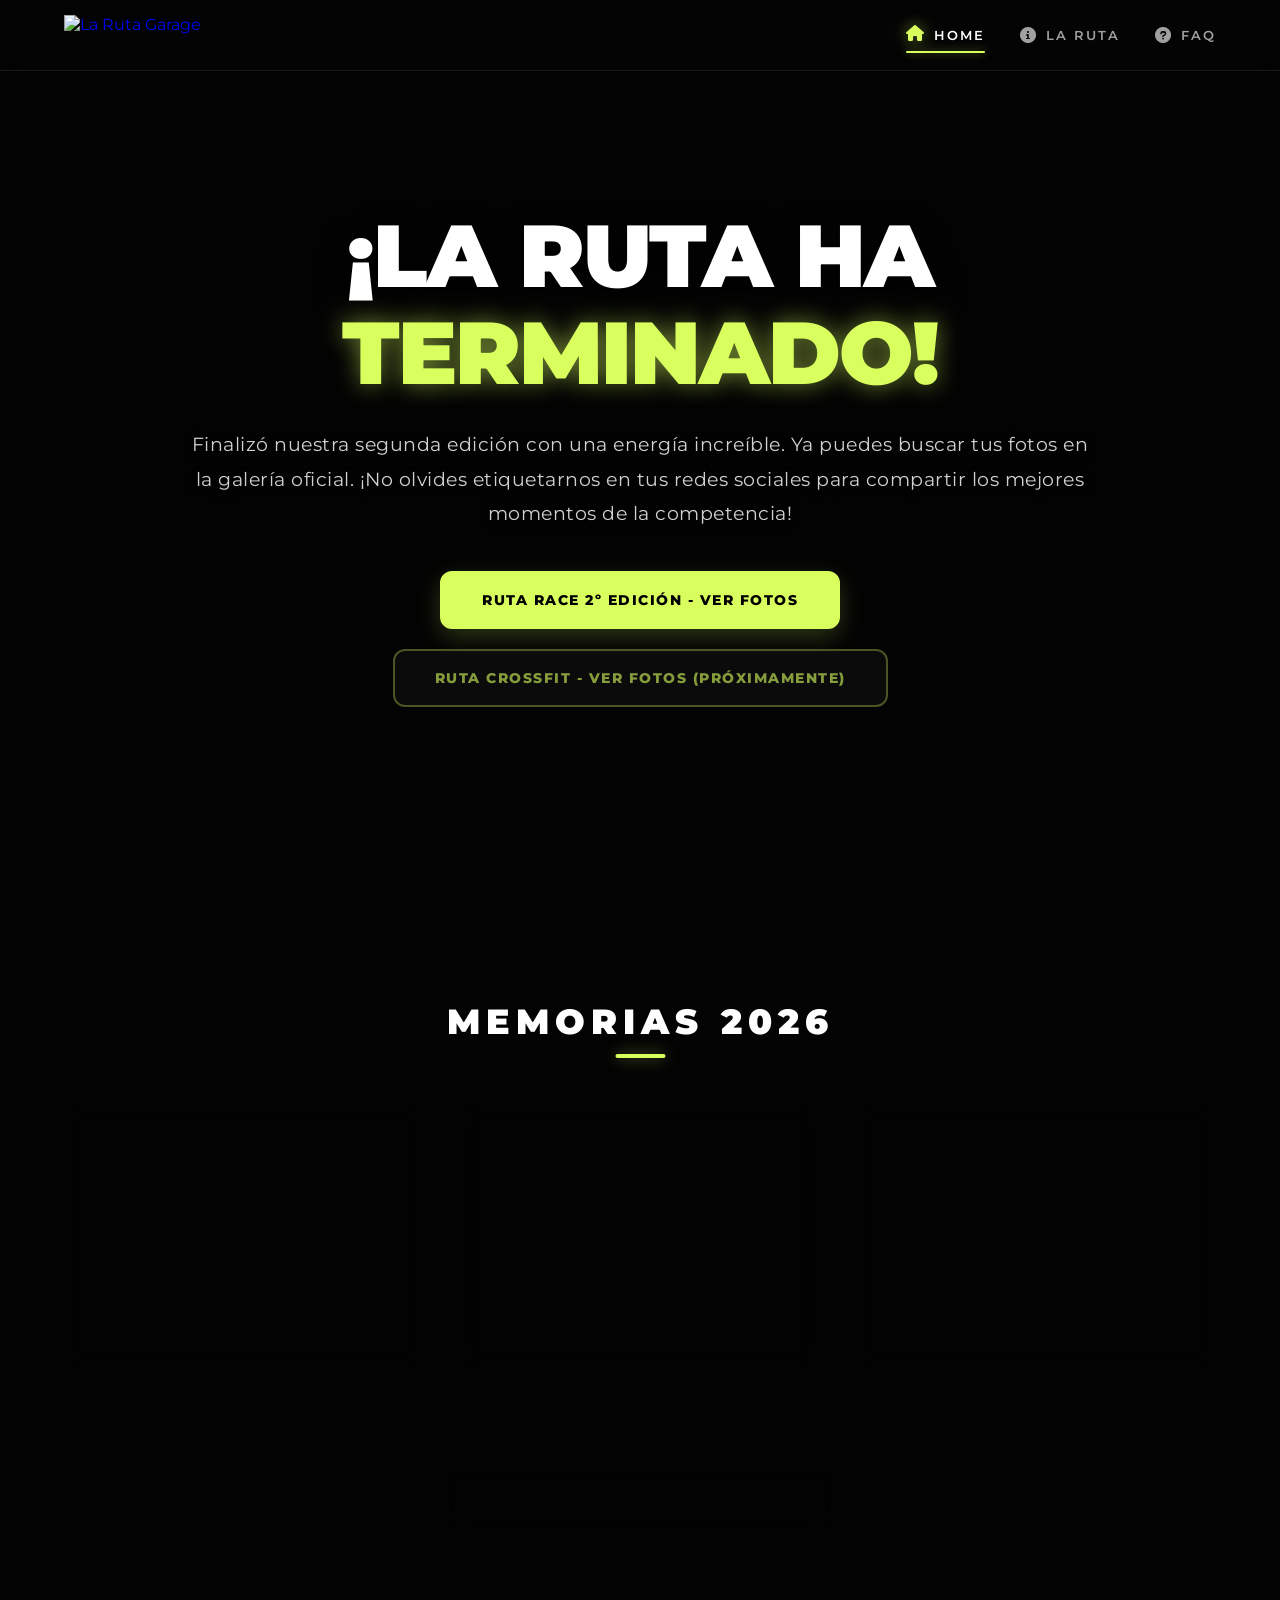
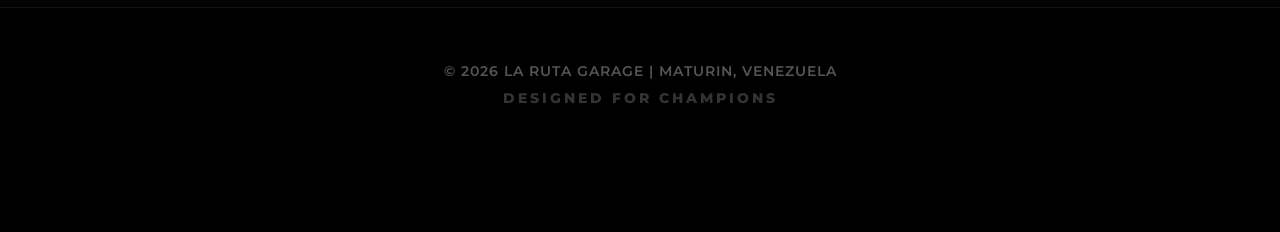
==== commit c9d23a5c: "Update index.html" ====
--- a/index.html
+++ b/index.html
@@ -432,7 +432,7 @@
     </section>
 
     <section class="stats-section">
-        <h2 class="section-title">MEMORIAS 2025</h2>
+        <h2 class="section-title">MEMORIAS 2026</h2>
         <div class="stats-container">
             <div class="hex-stat">
                 <i class="fas fa-user-ninja"></i>
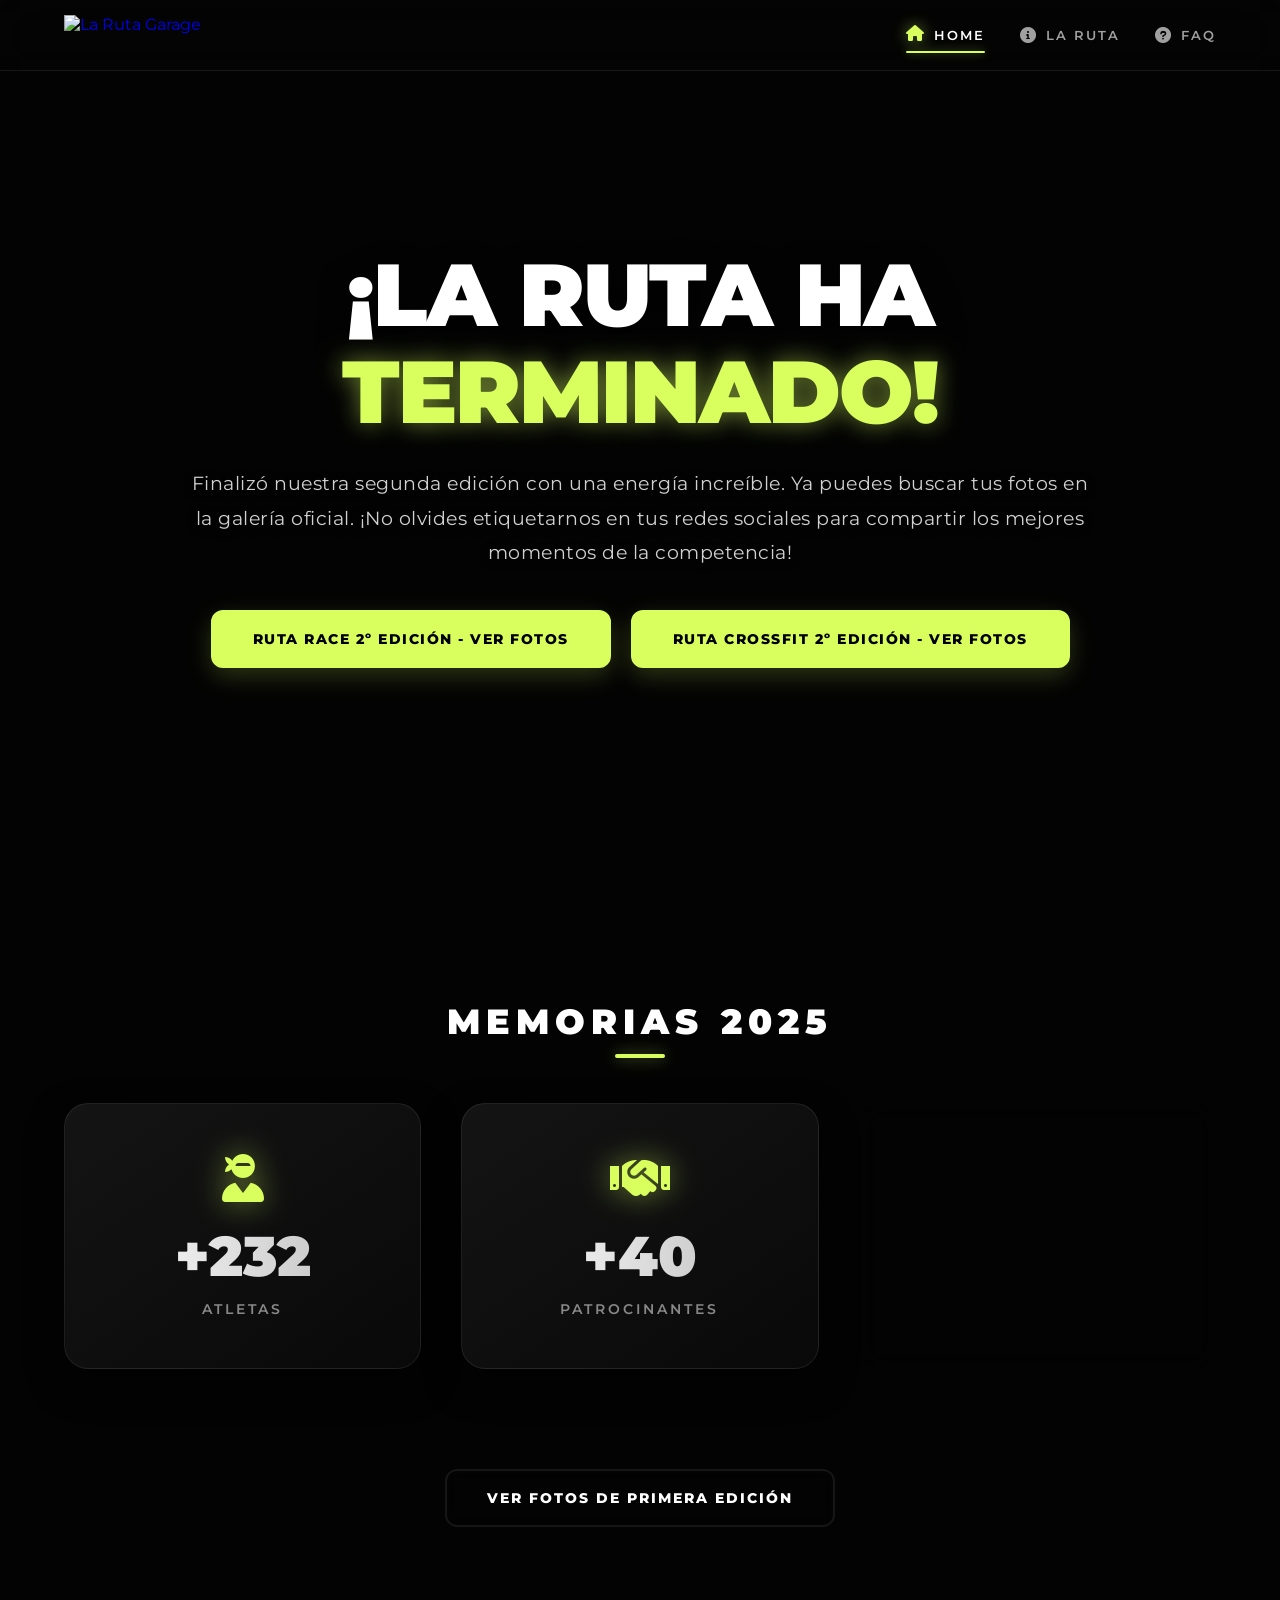
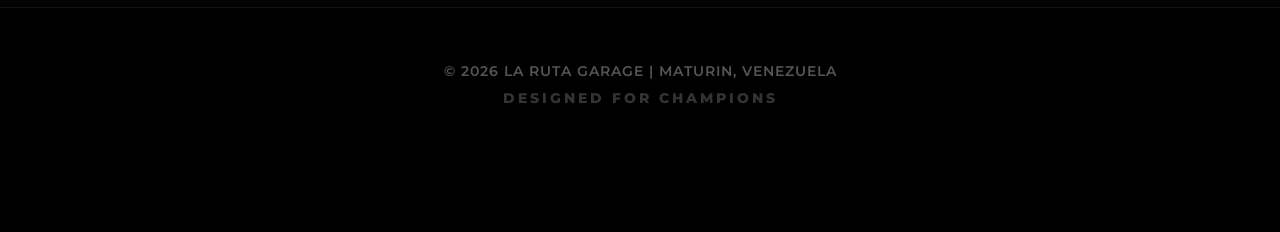
==== commit 4b1d5e8b: "Update index.html" ====
--- a/index.html
+++ b/index.html
@@ -45,12 +45,6 @@
             100% { opacity: 1; transform: translateY(0); }
         }
 
-        @keyframes pulseGlow {
-            0% { box-shadow: 0 0 15px var(--neon-glow); }
-            50% { box-shadow: 0 0 30px var(--neon-glow), 0 0 10px var(--neon); }
-            100% { box-shadow: 0 0 15px var(--neon-glow); }
-        }
-
         /* --- NAVBAR --- */
         nav {
             display: flex;
@@ -192,24 +186,14 @@
             transition: 0.5s;
         }
 
-        .btn-neon:hover:not(.disabled) {
+        .btn-neon:hover {
             transform: translateY(-5px) scale(1.02);
             background: #fff;
             border-color: #fff;
             box-shadow: 0 15px 35px var(--neon-glow);
         }
 
-        .btn-neon:hover:not(.disabled)::before { left: 100%; }
-
-        .btn-neon.disabled {
-            background: rgba(20, 20, 20, 0.5);
-            border: 2px solid rgba(216, 255, 94, 0.3);
-            color: rgba(216, 255, 94, 0.6);
-            backdrop-filter: blur(10px);
-            box-shadow: none;
-            cursor: not-allowed;
-            pointer-events: none;
-        }
+        .btn-neon:hover::before { left: 100%; }
 
         /* --- ESTADÍSTICAS --- */
         .stats-section {
@@ -342,7 +326,7 @@
         }
 
         footer {
-            padding: 50px 10% 120px; /* Padding bottom extra por el nav móvil */
+            padding: 50px 10% 120px;
             background: #000;
             text-align: center;
             border-top: 1px solid #111;
@@ -363,7 +347,6 @@
         }
 
         @media (max-width: 800px) {
-            /* Barra estilo píldora inferior */
             nav { 
                 top: auto; 
                 bottom: 25px; 
@@ -388,7 +371,7 @@
                 letter-spacing: 1px;
                 padding: 8px 10px;
             }
-            .nav-links a::after { display: none; } /* Ocultar línea hover en móvil */
+            .nav-links a::after { display: none; } 
             .nav-links a.active { color: var(--neon); }
             
             .hero-content { padding-top: 50px; }
@@ -426,13 +409,13 @@
             
             <div class="hero-buttons">
                 <a href="https://drive.google.com/drive/folders/1wJhbMWEBOfvQknwnHcWzCYhoeqZtpERO?usp=sharing" target="_blank" class="btn-neon">Ruta Race 2º Edición - Ver Fotos</a>
-                <a href="#" class="btn-neon disabled">Ruta CrossFit - Ver Fotos (Próximamente)</a>
+                <a href="https://drive.google.com/drive/folders/1RVVolsRpy3QAUV2cva0ZurHsfhj7G5fG?usp=sharing" target="_blank" class="btn-neon">Ruta CrossFit 2º Edición - Ver Fotos</a>
             </div>
         </div>
     </section>
 
     <section class="stats-section">
-        <h2 class="section-title">MEMORIAS 2026</h2>
+        <h2 class="section-title">MEMORIAS 2025</h2>
         <div class="stats-container">
             <div class="hex-stat">
                 <i class="fas fa-user-ninja"></i>
